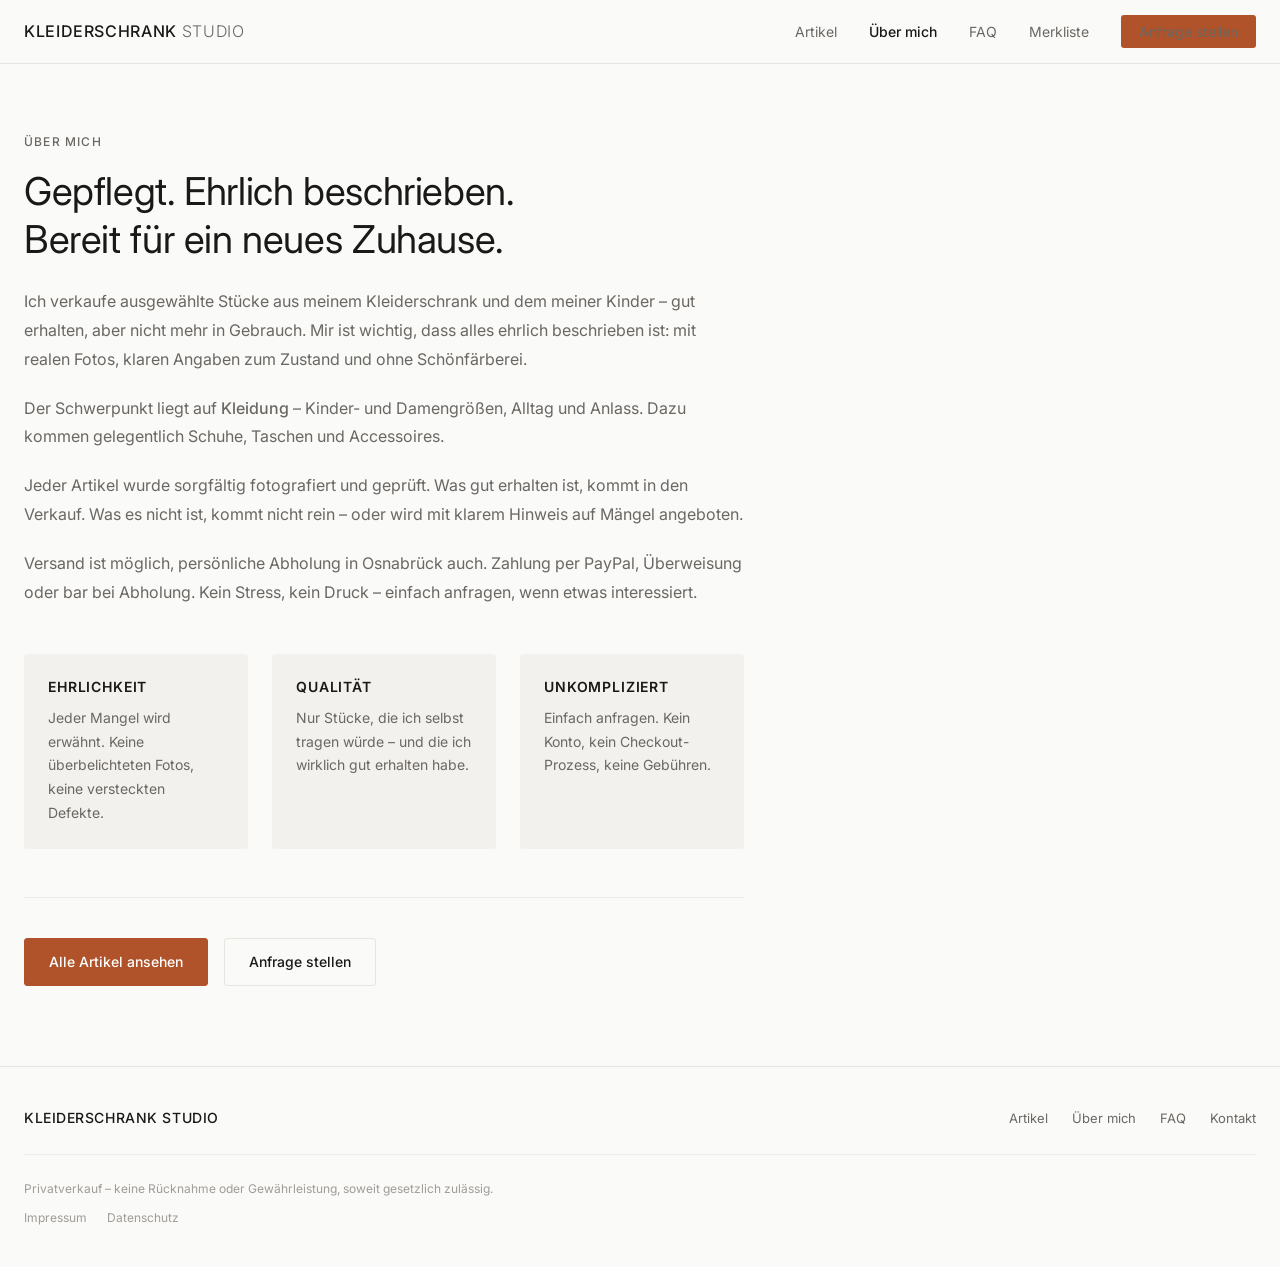
==== about.html @ 2dc00ffc "Initial commit: Second-Hand-Shop Webprojekt Co-Authored-By: Claude Sonnet 4.6 <noreply@anthropic.com" ====
<!DOCTYPE html>
<html lang="de">
<head>
  <meta charset="UTF-8">
  <meta name="viewport" content="width=device-width, initial-scale=1.0">
  <meta name="description" content="Über mich – ausgewählte Second-Hand-Stücke aus privatem Haushalt.">
  <title>Über mich – Kleiderschrank Studio</title>
  <link rel="preconnect" href="https://fonts.googleapis.com">
  <link rel="preconnect" href="https://fonts.gstatic.com" crossorigin>
  <link href="https://fonts.googleapis.com/css2?family=Inter:wght@300;400;500;600&display=swap" rel="stylesheet">
  <link rel="stylesheet" href="css/style.css?v=2">
</head>
<body>

  <nav class="nav" role="navigation" aria-label="Hauptnavigation">
    <div class="container nav-inner">
      <a href="index.html" class="nav-logo">Kleiderschrank<span>&nbsp;Studio</span></a>
      <ul class="nav-links" role="list">
        <li><a href="catalog.html">Artikel</a></li>
        <li><a href="about.html" class="active">Über mich</a></li>
        <li><a href="faq.html">FAQ</a></li>
        <li><a href="merkliste.html" class="nav-merkliste">Merkliste<span class="merkliste-badge" style="display:none"></span></a></li>

        <li><a href="contact.html" class="nav-cta">Anfrage stellen</a></li>
      </ul>
      <button class="nav-mobile-toggle" aria-label="Menü öffnen" aria-expanded="false">
        <span></span><span></span><span></span>
      </button>
    </div>
  </nav>
  <div class="nav-mobile-menu" role="dialog" aria-label="Mobilmenü">
    <a href="catalog.html">Artikel</a>
    <a href="about.html">Über mich</a>
    <a href="faq.html">FAQ</a>
    <a href="merkliste.html">Merkliste</a>

    <a href="contact.html">Anfrage stellen</a>
  </div>

  <main>
    <div class="container">
      <div class="about-page">

        <span class="hero-eyebrow" style="display:inline-block;margin-bottom:16px;">Über mich</span>
        <h1>Gepflegt. Ehrlich beschrieben.<br>Bereit für ein neues Zuhause.</h1>

        <p>
          Ich verkaufe ausgewählte Stücke aus meinem Kleiderschrank und dem meiner Kinder –
          gut erhalten, aber nicht mehr in Gebrauch. Mir ist wichtig, dass alles ehrlich
          beschrieben ist: mit realen Fotos, klaren Angaben zum Zustand
          und ohne Schönfärberei.
        </p>

        <p>
          Der Schwerpunkt liegt auf <strong style="font-weight:500">Kleidung</strong> –
          Kinder- und Damengrößen, Alltag und Anlass.
          Dazu kommen gelegentlich Schuhe, Taschen und Accessoires.
        </p>

        <p>
          Jeder Artikel wurde sorgfältig fotografiert und geprüft. Was gut erhalten ist,
          kommt in den Verkauf. Was es nicht ist, kommt nicht rein –
          oder wird mit klarem Hinweis auf Mängel angeboten.
        </p>

        <p>
          Versand ist möglich, persönliche Abholung in Osnabrück auch.
          Zahlung per PayPal, Überweisung oder bar bei Abholung.
          Kein Stress, kein Druck – einfach anfragen, wenn etwas interessiert.
        </p>

        <div class="about-values">
          <div class="about-value">
            <h3>Ehrlichkeit</h3>
            <p>Jeder Mangel wird erwähnt. Keine überbelichteten Fotos, keine versteckten Defekte.</p>
          </div>
          <div class="about-value">
            <h3>Qualität</h3>
            <p>Nur Stücke, die ich selbst tragen würde – und die ich wirklich gut erhalten habe.</p>
          </div>
          <div class="about-value">
            <h3>Unkompliziert</h3>
            <p>Einfach anfragen. Kein Konto, kein Checkout-Prozess, keine Gebühren.</p>
          </div>
        </div>

        <div style="margin-top:48px;padding-top:40px;border-top:1px solid var(--color-border-light);">
          <a href="catalog.html" class="btn btn-primary">Alle Artikel ansehen</a>
          <a href="contact.html" class="btn btn-secondary" style="margin-left:12px;">Anfrage stellen</a>
        </div>

      </div>
    </div>
  </main>

  <footer class="footer">
    <div class="container">
      <div class="footer-inner">
        <span class="footer-brand">Kleiderschrank Studio</span>
        <nav class="footer-links" aria-label="Footernavigation">
          <a href="catalog.html">Artikel</a>
          <a href="about.html">Über mich</a>
          <a href="faq.html">FAQ</a>
          <a href="contact.html">Kontakt</a>
        </nav>
      </div>
      <p class="footer-note">
        Privatverkauf – keine Rücknahme oder Gewährleistung, soweit gesetzlich zulässig.
      </p>
      <p class="footer-legal">
        <a href="impressum.html">Impressum</a>
        <a href="datenschutz.html">Datenschutz</a>
      </p>
    </div>
  </footer>

  <script src="js/products.js"></script>
  <script src="js/app.js"></script>
</body>
</html>
---- css/style.css ----
/* ============================================================
   SECOND HAND SHOP — Stylesheet
   Design: editorial, minimalistisch, boutique
   ============================================================ */

/* --- Google Fonts Import --- */
@import url('https://fonts.googleapis.com/css2?family=Inter:wght@300;400;500;600&display=swap');

/* --- CSS Custom Properties --- */
:root {
  --font-stack: 'Inter', 'Aptos', 'Calibri', system-ui, -apple-system,
    BlinkMacSystemFont, 'Segoe UI', sans-serif;

  --color-bg:           #FAFAF8;
  --color-bg-secondary: #F3F1ED;
  --color-bg-card:      #FFFFFF;
  --color-border:       #E8E4DE;
  --color-border-light: #F0EDE8;

  --color-text:         #1A1918;
  --color-text-muted:   #6B6762;
  --color-text-light:   #A09C97;

  --color-accent:       #C4A882;
  --color-accent-light: #EDE4D8;
  --color-accent-dark:  #9C8465;

  --color-cta:          #B0522A;
  --color-cta-hover:    #9A4420;

  --color-available:    #2D5A1B;
  --color-reserved:     #7A5C14;
  --color-sold:         #9C9894;

  --radius-sm:  3px;
  --radius-md:  6px;
  --radius-lg:  10px;

  --shadow-sm:  0 1px 3px rgba(0,0,0,0.06);
  --shadow-md:  0 2px 8px rgba(0,0,0,0.08);

  --nav-height: 64px;
  --sidebar-width: 240px;
  --container-max: 1320px;

  --transition: 150ms ease;
}

/* --- Reset & Base --- */
*, *::before, *::after { box-sizing: border-box; margin: 0; padding: 0; }

html {
  font-size: 16px;
  -webkit-text-size-adjust: 100%;
  scroll-behavior: smooth;
}

body {
  font-family: var(--font-stack);
  background-color: var(--color-bg);
  color: var(--color-text);
  line-height: 1.6;
  -webkit-font-smoothing: antialiased;
  -moz-osx-font-smoothing: grayscale;
}

img { display: block; max-width: 100%; height: auto; }
a { color: inherit; text-decoration: none; }
button { font-family: inherit; cursor: pointer; border: none; background: none; }
input, select, textarea { font-family: inherit; }
ul, ol { list-style: none; }

/* --- Typography Scale --- */
h1, h2, h3, h4, h5 {
  font-weight: 500;
  line-height: 1.25;
  letter-spacing: -0.01em;
}

.text-xs   { font-size: 0.75rem; }
.text-sm   { font-size: 0.8125rem; }
.text-base { font-size: 1rem; }
.text-lg   { font-size: 1.125rem; }
.text-xl   { font-size: 1.25rem; }
.text-2xl  { font-size: 1.5rem; }
.text-3xl  { font-size: 2rem; }
.text-4xl  { font-size: 2.75rem; }

.font-light   { font-weight: 300; }
.font-regular { font-weight: 400; }
.font-medium  { font-weight: 500; }
.font-semibold{ font-weight: 600; }

.text-muted { color: var(--color-text-muted); }
.text-light { color: var(--color-text-light); }

/* --- Layout --- */
.container {
  max-width: var(--container-max);
  margin: 0 auto;
  padding: 0 24px;
}

@media (max-width: 640px) {
  .container { padding: 0 16px; }
}

.sr-only {
  position: absolute; width: 1px; height: 1px;
  padding: 0; margin: -1px; overflow: hidden;
  clip: rect(0,0,0,0); white-space: nowrap; border: 0;
}

/* ============================================================
   NAVIGATION
   ============================================================ */
.nav {
  position: sticky;
  top: 0;
  z-index: 100;
  height: var(--nav-height);
  background: var(--color-bg);
  border-bottom: 1px solid var(--color-border);
}

.nav-inner {
  display: flex;
  align-items: center;
  justify-content: space-between;
  height: 100%;
}

.nav-logo {
  font-size: 1rem;
  font-weight: 500;
  letter-spacing: 0.04em;
  text-transform: uppercase;
  color: var(--color-text);
}

.nav-logo span {
  font-weight: 300;
  color: var(--color-text-muted);
}

.nav-links {
  display: flex;
  align-items: center;
  gap: 32px;
}

.nav-links a {
  font-size: 0.875rem;
  font-weight: 400;
  color: var(--color-text-muted);
  transition: color var(--transition);
  white-space: nowrap;
}

.nav-links a:hover { color: var(--color-text); }
.nav-links a.active { color: var(--color-text); font-weight: 500; }

.nav-cta {
  font-size: 0.8125rem;
  font-weight: 500;
  padding: 8px 18px;
  background: var(--color-cta);
  color: #fff;
  border-radius: var(--radius-sm);
  transition: background var(--transition);
  white-space: nowrap;
}

.nav-cta:hover { background: var(--color-cta-hover); color: #fff; }

/* Mobile Nav */
.nav-mobile-toggle {
  display: none;
  flex-direction: column;
  gap: 5px;
  padding: 8px;
  cursor: pointer;
}

.nav-mobile-toggle span {
  display: block;
  width: 22px;
  height: 1.5px;
  background: var(--color-text);
  transition: var(--transition);
}

.nav-mobile-menu {
  display: none;
  position: fixed;
  inset: var(--nav-height) 0 0 0;
  background: var(--color-bg);
  z-index: 99;
  padding: 32px 24px;
  border-top: 1px solid var(--color-border);
}

.nav-mobile-menu.open { display: block; }

.nav-mobile-menu a {
  display: block;
  padding: 14px 0;
  font-size: 1.1rem;
  font-weight: 400;
  color: var(--color-text);
  border-bottom: 1px solid var(--color-border-light);
}

@media (max-width: 768px) {
  .nav-links { display: none; }
  .nav-mobile-toggle { display: flex; }
}

/* ============================================================
   HERO / STARTSEITE
   ============================================================ */
.hero {
  padding: 80px 0 72px;
  border-bottom: 1px solid var(--color-border);
}

.hero-inner {
  display: grid;
  grid-template-columns: 1fr 1fr;
  gap: 64px;
  align-items: center;
}

.hero-text {}

.hero-eyebrow {
  display: inline-block;
  font-size: 0.75rem;
  font-weight: 500;
  letter-spacing: 0.1em;
  text-transform: uppercase;
  color: var(--color-text-muted);
  margin-bottom: 20px;
}

.hero-title {
  font-size: clamp(2rem, 4vw, 3rem);
  font-weight: 300;
  line-height: 1.2;
  letter-spacing: -0.02em;
  margin-bottom: 24px;
  color: var(--color-text);
}

.hero-title em {
  font-style: normal;
  font-weight: 500;
}

.hero-description {
  font-size: 1rem;
  font-weight: 300;
  color: var(--color-text-muted);
  line-height: 1.75;
  max-width: 440px;
  margin-bottom: 36px;
}

.hero-actions {
  display: flex;
  align-items: center;
  gap: 20px;
  flex-wrap: wrap;
}

.hero-trust {
  display: flex;
  flex-direction: column;
  gap: 8px;
  margin-top: 40px;
  padding-top: 32px;
  border-top: 1px solid var(--color-border-light);
}

.trust-item {
  display: flex;
  align-items: center;
  gap: 10px;
  font-size: 0.8125rem;
  color: var(--color-text-muted);
}

.trust-dot {
  width: 4px;
  height: 4px;
  border-radius: 50%;
  background: var(--color-accent);
  flex-shrink: 0;
}

.hero-image {
  position: relative;
  aspect-ratio: 3/4;
  background: var(--color-bg-secondary);
  border-radius: var(--radius-md);
  overflow: hidden;
}

.hero-image img {
  width: 100%;
  height: 100%;
  object-fit: cover;
}

/* Dezenter Filter: leicht entsättigt, minimalste Wärme — Hintergrundton passt bereits zur Palette */
.hero-photo {
  filter: saturate(0.88) sepia(0.06) brightness(1.02);
  transition: filter 400ms ease;
}

.hero-photo:hover {
  filter: saturate(0.95) sepia(0.03) brightness(1.03);
}

.hero-image-placeholder {
  width: 100%;
  height: 100%;
  min-height: 200px;
  display: flex;
  align-items: center;
  justify-content: center;
  background: linear-gradient(145deg, #f0ece6 0%, #e8e2d8 100%);
  color: var(--color-text-light);
  font-size: 0.8125rem;
  letter-spacing: 0.05em;
  text-transform: uppercase;
}

@media (max-width: 900px) {
  .hero-inner {
    grid-template-columns: 1fr;
    gap: 40px;
  }
  .hero-image {
    aspect-ratio: 16/9;
    max-height: 320px;
  }
  .hero { padding: 48px 0 56px; }
}

/* ============================================================
   BUTTONS
   ============================================================ */
.btn {
  display: inline-flex;
  align-items: center;
  gap: 8px;
  padding: 12px 24px;
  font-size: 0.875rem;
  font-weight: 500;
  border-radius: var(--radius-sm);
  transition: all var(--transition);
  cursor: pointer;
  white-space: nowrap;
  border: 1px solid transparent;
}

.btn-primary {
  background: var(--color-cta);
  color: #fff;
  border-color: var(--color-cta);
}
.btn-primary:hover { background: var(--color-cta-hover); border-color: var(--color-cta-hover); }

.btn-secondary {
  background: transparent;
  color: var(--color-text);
  border-color: var(--color-border);
}
.btn-secondary:hover {
  background: var(--color-bg-secondary);
  border-color: var(--color-text-muted);
}

.btn-ghost {
  background: transparent;
  color: var(--color-text-muted);
  border-color: transparent;
  padding: 12px 0;
}
.btn-ghost:hover { color: var(--color-text); }

.btn-sm { padding: 8px 16px; font-size: 0.8125rem; }
.btn-lg { padding: 15px 32px; font-size: 0.9375rem; }

.btn-full { width: 100%; justify-content: center; }

/* ============================================================
   FEATURED / HOMEPAGE GRID
   ============================================================ */
.section {
  padding: 64px 0;
}

.section-header {
  display: flex;
  align-items: baseline;
  justify-content: space-between;
  margin-bottom: 40px;
  gap: 16px;
}

.section-title {
  font-size: 1.25rem;
  font-weight: 500;
}

.section-link {
  font-size: 0.8125rem;
  color: var(--color-text-muted);
  border-bottom: 1px solid var(--color-border);
  transition: color var(--transition);
}
.section-link:hover { color: var(--color-text); }

/* ============================================================
   PRODUCT GRID
   ============================================================ */
.product-grid {
  display: grid;
  grid-template-columns: repeat(auto-fill, minmax(240px, 1fr));
  gap: 32px 24px;
}

.product-grid-4 {
  grid-template-columns: repeat(4, 1fr);
}

@media (max-width: 1200px) {
  .product-grid-4 { grid-template-columns: repeat(3, 1fr); }
}
@media (max-width: 900px) {
  .product-grid-4 { grid-template-columns: repeat(2, 1fr); }
}
@media (max-width: 480px) {
  .product-grid,
  .product-grid-4 { grid-template-columns: repeat(2, 1fr); gap: 20px 12px; }
}

/* ============================================================
   PRODUCT CARD
   ============================================================ */
.product-card {
  position: relative;
  cursor: pointer;
}

.product-card:focus-within .product-card-image img {
  transform: scale(1.02);
}

.product-card-image {
  position: relative;
  aspect-ratio: 3/4;
  background: var(--color-bg-secondary);
  border-radius: var(--radius-sm);
  overflow: hidden;
  margin-bottom: 12px;
}

.product-card-image img {
  width: 100%;
  height: 100%;
  object-fit: cover;
  transition: transform 400ms ease;
}

.product-card:hover .product-card-image img {
  transform: scale(1.02);
}

.product-card-image-placeholder {
  width: 100%;
  height: 100%;
  display: flex;
  align-items: center;
  justify-content: center;
  background: var(--color-bg-secondary);
  color: var(--color-text-light);
  font-size: 0.75rem;
  letter-spacing: 0.08em;
  text-transform: uppercase;
}

.product-card-status {
  position: absolute;
  top: 10px;
  left: 10px;
  font-size: 0.6875rem;
  font-weight: 500;
  letter-spacing: 0.06em;
  text-transform: uppercase;
  padding: 4px 9px;
  border-radius: 2px;
}

.status-verfügbar {
  background: rgba(255,255,255,0.92);
  color: var(--color-available);
}

.status-reserviert {
  background: rgba(255,255,255,0.92);
  color: var(--color-reserved);
}

.status-verkauft {
  background: rgba(255,255,255,0.88);
  color: var(--color-sold);
}

/* ---- Wishlist / Merkliste Button (auf Produktkarten) ---- */
.wishlist-btn {
  position: absolute;
  top: 10px;
  right: 10px;
  width: 28px;
  height: 28px;
  background: transparent;
  border: none;
  cursor: pointer;
  display: flex;
  align-items: center;
  justify-content: center;
  z-index: 3;
  padding: 0;
  filter: drop-shadow(0 1px 3px rgba(0,0,0,0.35));
  transition: transform var(--transition), filter var(--transition);
}

.wishlist-btn svg {
  width: 18px;
  height: 18px;
  stroke: rgba(255,255,255,0.95);
  fill: none;
  transition: stroke var(--transition), fill var(--transition);
  display: block;
}

.wishlist-btn:hover {
  transform: scale(1.18);
}

.wishlist-btn:hover svg {
  stroke: var(--color-cta);
  fill: rgba(176,82,42,0.15);
}

.wishlist-btn.active svg {
  stroke: var(--color-cta);
  fill: var(--color-cta);
  filter: drop-shadow(0 0 2px rgba(176,82,42,0.4));
}

/* ---- Mängel-Badge auf Produktkarten ---- */
.product-card-maengel {
  position: absolute;
  bottom: 10px;
  left: 10px;
  background: rgba(26,25,24,0.72);
  color: rgba(255,255,255,0.9);
  font-size: 0.625rem;
  font-weight: 500;
  letter-spacing: 0.06em;
  padding: 3px 7px;
  border-radius: 2px;
  z-index: 2;
  backdrop-filter: blur(4px);
  pointer-events: none;
}

/* ---- Mängel-Thumbnail-Badge ---- */
.gallery-thumb-maengel {
  position: absolute;
  bottom: 0;
  left: 0;
  right: 0;
  background: rgba(176,82,42,0.82);
  color: #fff;
  font-size: 0.5625rem;
  font-weight: 500;
  letter-spacing: 0.06em;
  text-align: center;
  padding: 2px 0;
  pointer-events: none;
}

/* ---- Galerie Zoom-Hinweis ---- */
.gallery-main {
  cursor: zoom-in;
  position: relative;
}

.gallery-zoom-hint {
  position: absolute;
  bottom: 10px;
  right: 10px;
  background: rgba(255,255,255,0.82);
  color: var(--color-text-muted);
  font-size: 0.625rem;
  letter-spacing: 0.05em;
  padding: 3px 8px;
  border-radius: 2px;
  pointer-events: none;
  opacity: 0;
  transition: opacity 200ms ease;
  backdrop-filter: blur(4px);
}

.gallery-main:hover .gallery-zoom-hint {
  opacity: 1;
}

/* ---- Lightbox ---- */
.lightbox {
  position: fixed;
  inset: 0;
  background: rgba(15,14,14,0.94);
  z-index: 9000;
  display: flex;
  align-items: center;
  justify-content: center;
  opacity: 0;
  pointer-events: none;
  transition: opacity 220ms ease;
}

.lightbox.open {
  opacity: 1;
  pointer-events: auto;
}

.lightbox-img {
  max-width: min(90vw, 900px);
  max-height: 88vh;
  object-fit: contain;
  border-radius: 2px;
  user-select: none;
  display: block;
}

.lightbox-close {
  position: absolute;
  top: 16px;
  right: 20px;
  width: 44px;
  height: 44px;
  background: transparent;
  border: none;
  cursor: pointer;
  color: rgba(255,255,255,0.6);
  font-size: 1.375rem;
  display: flex;
  align-items: center;
  justify-content: center;
  transition: color 150ms;
  line-height: 1;
}

.lightbox-close:hover { color: #fff; }

.lightbox-nav {
  position: absolute;
  top: 50%;
  transform: translateY(-50%);
  width: 48px;
  height: 64px;
  background: rgba(255,255,255,0.08);
  border: none;
  cursor: pointer;
  color: rgba(255,255,255,0.8);
  font-size: 1.5rem;
  display: flex;
  align-items: center;
  justify-content: center;
  border-radius: 3px;
  transition: background 150ms, color 150ms;
}

.lightbox-nav:hover { background: rgba(255,255,255,0.15); color: #fff; }
.lightbox-nav:disabled { opacity: 0.15; cursor: default; pointer-events: none; }
.lightbox-prev { left: 12px; }
.lightbox-next { right: 12px; }

.lightbox-counter {
  position: absolute;
  bottom: 16px;
  left: 50%;
  transform: translateX(-50%);
  color: rgba(255,255,255,0.45);
  font-size: 0.8125rem;
  letter-spacing: 0.1em;
}

.lightbox-maengel-label {
  position: absolute;
  bottom: 46px;
  left: 50%;
  transform: translateX(-50%);
  background: rgba(176,82,42,0.88);
  color: #fff;
  font-size: 0.75rem;
  font-weight: 500;
  padding: 4px 12px;
  border-radius: 2px;
  letter-spacing: 0.04em;
  white-space: nowrap;
}

/* ---- Merkliste Badge in der Navigation ---- */
.merkliste-badge {
  display: inline-flex;
  align-items: center;
  justify-content: center;
  min-width: 17px;
  height: 17px;
  padding: 0 4px;
  background: var(--color-cta);
  color: #fff;
  font-size: 0.625rem;
  font-weight: 600;
  border-radius: 9px;
  margin-left: 3px;
  vertical-align: middle;
  line-height: 1;
}

.nav-merkliste {
  display: inline-flex;
  align-items: center;
}

/* ---- Merkliste Seite ---- */
.merkliste-page {
  padding: 64px 0 80px;
}

.merkliste-page-header {
  margin-bottom: 40px;
}

.merkliste-page-header h1 {
  font-size: clamp(1.75rem, 4vw, 2.25rem);
  font-weight: 300;
  letter-spacing: -0.02em;
  margin-bottom: 8px;
}

.merkliste-empty {
  padding: 64px 0;
  text-align: center;
  color: var(--color-text-muted);
}

.merkliste-empty p {
  font-size: 0.9375rem;
  margin-bottom: 24px;
}

/* ---- Wishlist Button auf der Produktdetailseite ---- */
.wishlist-btn-full {
  display: inline-flex;
  align-items: center;
  gap: 8px;
}

.wishlist-btn-full svg {
  width: 16px;
  height: 16px;
  flex-shrink: 0;
  transition: fill var(--transition), color var(--transition);
}

.wishlist-btn-full.active svg {
  fill: var(--color-cta);
  color: var(--color-cta);
}

/* Sold overlay */
.product-card.is-sold .product-card-image::after {
  content: '';
  position: absolute;
  inset: 0;
  background: rgba(250,250,248,0.4);
}

.product-card-body {
  padding: 0;
}

.product-card-title {
  font-size: 0.9375rem;
  font-weight: 400;
  color: var(--color-text);
  margin-bottom: 4px;
  line-height: 1.3;
}

.product-card-meta {
  font-size: 0.8125rem;
  color: var(--color-text-muted);
  margin-bottom: 8px;
}

.product-card-meta span::after {
  content: ' · ';
}
.product-card-meta span:last-child::after {
  content: '';
}

.product-card-price {
  font-size: 1rem;
  font-weight: 500;
  color: var(--color-text);
}

.product-card-price .original-price {
  font-size: 0.8125rem;
  font-weight: 400;
  color: var(--color-text-light);
  text-decoration: line-through;
  margin-left: 6px;
}

/* ============================================================
   CATALOG PAGE LAYOUT
   ============================================================ */
.catalog-layout {
  display: grid;
  grid-template-columns: var(--sidebar-width) 1fr;
  gap: 40px;
  align-items: start;
  padding: 40px 0 80px;
}

@media (max-width: 1024px) {
  .catalog-layout {
    grid-template-columns: 1fr;
    padding: 24px 0 64px;
  }
}

/* ============================================================
   FILTER SIDEBAR
   ============================================================ */
.filter-sidebar {
  position: sticky;
  top: calc(var(--nav-height) + 20px);
}

.filter-header {
  display: flex;
  align-items: center;
  justify-content: space-between;
  margin-bottom: 24px;
}

.filter-header h2 {
  font-size: 0.8125rem;
  font-weight: 600;
  letter-spacing: 0.08em;
  text-transform: uppercase;
  color: var(--color-text-muted);
}

.filter-reset {
  font-size: 0.75rem;
  color: var(--color-text-light);
  cursor: pointer;
  text-decoration: underline;
  text-underline-offset: 2px;
}
.filter-reset:hover { color: var(--color-text-muted); }

.filter-group {
  border-top: 1px solid var(--color-border-light);
  padding: 16px 0;
}

.filter-group-header {
  display: flex;
  align-items: center;
  justify-content: space-between;
  cursor: pointer;
  user-select: none;
  padding-bottom: 12px;
}

.filter-group-header h3 {
  font-size: 0.875rem;
  font-weight: 500;
  color: var(--color-text);
}

.filter-toggle-icon {
  width: 16px;
  height: 16px;
  position: relative;
  flex-shrink: 0;
}

.filter-toggle-icon::before,
.filter-toggle-icon::after {
  content: '';
  position: absolute;
  background: var(--color-text-muted);
  transition: var(--transition);
}

.filter-toggle-icon::before {
  width: 10px; height: 1.5px;
  top: 50%; left: 50%;
  transform: translate(-50%, -50%);
}

.filter-toggle-icon::after {
  width: 1.5px; height: 10px;
  top: 50%; left: 50%;
  transform: translate(-50%, -50%);
}

.filter-group.collapsed .filter-toggle-icon::after {
  opacity: 0;
}

.filter-group-content {
  display: flex;
  flex-direction: column;
  gap: 8px;
}

.filter-group.collapsed .filter-group-content {
  display: none;
}

.filter-option {
  display: flex;
  align-items: center;
  gap: 10px;
  cursor: pointer;
  font-size: 0.8125rem;
  color: var(--color-text-muted);
  padding: 2px 0;
  transition: color var(--transition);
}

.filter-option:hover { color: var(--color-text); }

.filter-option input[type="checkbox"] {
  width: 14px;
  height: 14px;
  border: 1.5px solid var(--color-border);
  border-radius: 2px;
  appearance: none;
  cursor: pointer;
  position: relative;
  flex-shrink: 0;
  transition: var(--transition);
}

.filter-option input[type="checkbox"]:checked {
  background: var(--color-text);
  border-color: var(--color-text);
}

.filter-option input[type="checkbox"]:checked::after {
  content: '';
  position: absolute;
  left: 3px; top: 1px;
  width: 5px; height: 8px;
  border: 1.5px solid #fff;
  border-top: none; border-left: none;
  transform: rotate(45deg);
}

.filter-option.active { color: var(--color-text); }

.filter-count {
  margin-left: auto;
  font-size: 0.75rem;
  color: var(--color-text-light);
}

/* Price Range */
.price-range-inputs {
  display: grid;
  grid-template-columns: 1fr 1fr;
  gap: 8px;
  margin-top: 4px;
}

.price-input-wrap {
  position: relative;
}

.price-input-wrap span {
  position: absolute;
  left: 10px;
  top: 50%;
  transform: translateY(-50%);
  font-size: 0.8125rem;
  color: var(--color-text-muted);
}

.price-input-wrap input {
  width: 100%;
  padding: 8px 8px 8px 22px;
  font-size: 0.8125rem;
  border: 1px solid var(--color-border);
  border-radius: var(--radius-sm);
  background: var(--color-bg);
  color: var(--color-text);
  transition: border-color var(--transition);
}

.price-input-wrap input:focus {
  outline: none;
  border-color: var(--color-text-muted);
}

/* Mobile Filter */
.filter-mobile-bar {
  display: none;
  position: sticky;
  top: var(--nav-height);
  z-index: 50;
  background: var(--color-bg);
  border-bottom: 1px solid var(--color-border);
  padding: 12px 0;
}

.filter-mobile-inner {
  display: flex;
  align-items: center;
  gap: 12px;
  overflow-x: auto;
  scrollbar-width: none;
}

.filter-mobile-inner::-webkit-scrollbar { display: none; }

.filter-mobile-btn {
  display: flex;
  align-items: center;
  gap: 6px;
  padding: 7px 14px;
  font-size: 0.8125rem;
  font-weight: 500;
  border: 1px solid var(--color-border);
  border-radius: 20px;
  white-space: nowrap;
  background: var(--color-bg);
  color: var(--color-text);
  transition: all var(--transition);
  flex-shrink: 0;
}

.filter-mobile-btn.active {
  background: var(--color-text);
  color: #fff;
  border-color: var(--color-text);
}

.filter-mobile-btn svg {
  width: 14px; height: 14px;
}

.filter-drawer {
  display: none;
  position: fixed;
  inset: 0;
  z-index: 200;
}

.filter-drawer.open { display: block; }

.filter-drawer-overlay {
  position: absolute;
  inset: 0;
  background: rgba(0,0,0,0.3);
}

.filter-drawer-panel {
  position: absolute;
  bottom: 0;
  left: 0;
  right: 0;
  background: var(--color-bg);
  border-radius: 16px 16px 0 0;
  max-height: 85vh;
  overflow-y: auto;
  padding: 24px 20px 40px;
}

.filter-drawer-handle {
  width: 36px; height: 4px;
  background: var(--color-border);
  border-radius: 2px;
  margin: 0 auto 24px;
}

.filter-drawer-header {
  display: flex;
  align-items: center;
  justify-content: space-between;
  margin-bottom: 24px;
}

.filter-drawer-title {
  font-size: 1rem;
  font-weight: 500;
}

.filter-drawer-close {
  width: 32px; height: 32px;
  display: flex;
  align-items: center;
  justify-content: center;
  font-size: 1.25rem;
  color: var(--color-text-muted);
  cursor: pointer;
}

@media (max-width: 1024px) {
  .filter-sidebar { display: none; }
  .filter-mobile-bar { display: block; }
}

/* ============================================================
   CATALOG MAIN
   ============================================================ */
.catalog-main {}

.catalog-toolbar {
  display: flex;
  align-items: center;
  justify-content: space-between;
  gap: 16px;
  margin-bottom: 28px;
  flex-wrap: wrap;
}

.catalog-results {
  font-size: 0.875rem;
  color: var(--color-text-muted);
}

.catalog-toolbar-right {
  display: flex;
  align-items: center;
  gap: 16px;
}

.search-wrap {
  position: relative;
}

.search-wrap svg {
  position: absolute;
  left: 12px;
  top: 50%;
  transform: translateY(-50%);
  width: 14px; height: 14px;
  color: var(--color-text-light);
  pointer-events: none;
}

.search-input {
  padding: 9px 12px 9px 36px;
  font-size: 0.875rem;
  border: 1px solid var(--color-border);
  border-radius: var(--radius-sm);
  background: var(--color-bg);
  color: var(--color-text);
  width: 220px;
  transition: border-color var(--transition), width var(--transition);
}

.search-input:focus {
  outline: none;
  border-color: var(--color-text-muted);
  width: 260px;
}

.search-input::placeholder { color: var(--color-text-light); }

.sort-select {
  padding: 9px 32px 9px 12px;
  font-size: 0.875rem;
  border: 1px solid var(--color-border);
  border-radius: var(--radius-sm);
  background: var(--color-bg);
  color: var(--color-text);
  appearance: none;
  background-image: url("data:image/svg+xml,%3Csvg xmlns='http://www.w3.org/2000/svg' width='12' height='12' viewBox='0 0 12 12'%3E%3Cpath d='M2 4l4 4 4-4' stroke='%23A09C97' stroke-width='1.5' fill='none' stroke-linecap='round' stroke-linejoin='round'/%3E%3C/svg%3E");
  background-repeat: no-repeat;
  background-position: right 10px center;
  cursor: pointer;
}

.sort-select:focus {
  outline: none;
  border-color: var(--color-text-muted);
}

@media (max-width: 640px) {
  .search-input { width: 100%; }
  .catalog-toolbar { flex-direction: column; align-items: stretch; }
  .catalog-toolbar-right { flex-direction: column; gap: 8px; }
  .search-input:focus { width: 100%; }
  .sort-select { width: 100%; }
}

/* Active filter chips */
.active-filters {
  display: flex;
  flex-wrap: wrap;
  gap: 8px;
  margin-bottom: 24px;
}

.filter-chip {
  display: inline-flex;
  align-items: center;
  gap: 6px;
  padding: 5px 10px;
  font-size: 0.75rem;
  background: var(--color-accent-light);
  color: var(--color-text-muted);
  border-radius: 20px;
  cursor: pointer;
  transition: background var(--transition);
}

.filter-chip:hover { background: var(--color-border); }

.filter-chip-remove {
  font-size: 0.875rem;
  color: var(--color-text-light);
  line-height: 1;
}

/* Empty state */
.empty-state {
  padding: 80px 0;
  text-align: center;
}

.empty-state p {
  font-size: 0.9375rem;
  color: var(--color-text-muted);
  margin-bottom: 20px;
}

/* ============================================================
   PRODUCT DETAIL PAGE
   ============================================================ */
.product-detail {
  padding: 48px 0 80px;
}

.product-detail-breadcrumb {
  font-size: 0.8125rem;
  color: var(--color-text-muted);
  margin-bottom: 32px;
  display: flex;
  align-items: center;
  gap: 8px;
}

.product-detail-breadcrumb a { color: var(--color-text-muted); }
.product-detail-breadcrumb a:hover { color: var(--color-text); }
.product-detail-breadcrumb-sep { color: var(--color-border); }

.product-detail-grid {
  display: grid;
  grid-template-columns: 1fr 1fr;
  gap: 64px;
  align-items: start;
}

@media (max-width: 900px) {
  .product-detail-grid {
    grid-template-columns: 1fr;
    gap: 40px;
  }
}

/* Gallery */
.product-gallery {
  position: sticky;
  top: calc(var(--nav-height) + 24px);
}

.gallery-main {
  aspect-ratio: 3/4;
  background: var(--color-bg-secondary);
  border-radius: var(--radius-md);
  overflow: hidden;
  margin-bottom: 12px;
  cursor: zoom-in;
  display: flex;
  align-items: center;
  justify-content: center;
}

.gallery-main img {
  width: 100%;
  height: 100%;
  object-fit: cover;
  transition: transform 500ms ease;
}

.gallery-main:hover img { transform: scale(1.03); }

.gallery-thumbs {
  display: flex;
  gap: 8px;
  overflow-x: auto;
  scrollbar-width: none;
}

.gallery-thumbs::-webkit-scrollbar { display: none; }

.gallery-thumb {
  flex-shrink: 0;
  width: 72px;
  height: 96px;
  border-radius: var(--radius-sm);
  overflow: hidden;
  cursor: pointer;
  border: 2px solid transparent;
  transition: border-color var(--transition);
  background: var(--color-bg-secondary);
}

.gallery-thumb.active { border-color: var(--color-text); }

.gallery-thumb img {
  width: 100%;
  height: 100%;
  object-fit: cover;
}

@media (max-width: 900px) {
  .product-gallery { position: static; }
}

/* Product Info */
.product-info {}

.product-info-status {
  display: inline-flex;
  align-items: center;
  gap: 6px;
  font-size: 0.75rem;
  font-weight: 500;
  text-transform: uppercase;
  letter-spacing: 0.08em;
  margin-bottom: 16px;
}

.status-dot {
  width: 6px; height: 6px;
  border-radius: 50%;
  background: currentColor;
}

.status-verfügbar { color: var(--color-available); }
.status-reserviert { color: var(--color-reserved); }
.status-verkauft   { color: var(--color-sold); }

.product-info-title {
  font-size: clamp(1.5rem, 3vw, 2rem);
  font-weight: 400;
  letter-spacing: -0.01em;
  margin-bottom: 8px;
}

.product-info-brand {
  font-size: 0.9375rem;
  color: var(--color-text-muted);
  margin-bottom: 20px;
}

.product-info-price {
  display: flex;
  align-items: baseline;
  gap: 12px;
  margin-bottom: 28px;
}

.price-current {
  font-size: 1.625rem;
  font-weight: 500;
}

.price-original {
  font-size: 1rem;
  color: var(--color-text-light);
  text-decoration: line-through;
}

.product-info-divider {
  height: 1px;
  background: var(--color-border-light);
  margin: 24px 0;
}

/* Spec table */
.spec-table {
  display: grid;
  grid-template-columns: auto 1fr;
  gap: 10px 24px;
  margin-bottom: 4px;
}

.spec-label {
  font-size: 0.8125rem;
  color: var(--color-text-muted);
  white-space: nowrap;
}

.spec-value {
  font-size: 0.8125rem;
  color: var(--color-text);
}

.product-info-description {
  font-size: 0.9375rem;
  color: var(--color-text-muted);
  line-height: 1.75;
  margin-bottom: 8px;
}

.product-info-actions {
  display: flex;
  flex-direction: column;
  gap: 10px;
  margin-top: 28px;
}

.product-info-notice {
  font-size: 0.75rem;
  color: var(--color-text-light);
  line-height: 1.6;
  padding: 14px 16px;
  background: var(--color-bg-secondary);
  border-radius: var(--radius-sm);
  margin-top: 20px;
}

/* Shipping info */
.shipping-info {
  margin-top: 24px;
  padding: 16px;
  border: 1px solid var(--color-border-light);
  border-radius: var(--radius-sm);
}

.shipping-info-item {
  display: flex;
  align-items: flex-start;
  gap: 12px;
  padding: 10px 0;
  border-bottom: 1px solid var(--color-border-light);
  font-size: 0.8125rem;
}

.shipping-info-item:last-child { border-bottom: none; }

.shipping-info-label {
  color: var(--color-text-muted);
  min-width: 80px;
  flex-shrink: 0;
}

.shipping-info-value {
  color: var(--color-text);
}

/* ============================================================
   CONTACT / FORM PAGE
   ============================================================ */
.form-page {
  padding: 64px 0 80px;
  max-width: 640px;
}

.form-page-header {
  margin-bottom: 40px;
}

.form-page-title {
  font-size: 1.75rem;
  font-weight: 400;
  margin-bottom: 10px;
}

.form-page-subtitle {
  font-size: 0.9375rem;
  color: var(--color-text-muted);
  line-height: 1.7;
}

.form-group {
  margin-bottom: 20px;
}

.form-label {
  display: block;
  font-size: 0.875rem;
  font-weight: 500;
  color: var(--color-text);
  margin-bottom: 7px;
}

.form-label span {
  color: var(--color-text-light);
  font-weight: 400;
  font-size: 0.8125rem;
}

.form-control {
  width: 100%;
  padding: 11px 14px;
  font-size: 0.9375rem;
  border: 1px solid var(--color-border);
  border-radius: var(--radius-sm);
  background: var(--color-bg);
  color: var(--color-text);
  transition: border-color var(--transition);
  line-height: 1.5;
}

.form-control:focus {
  outline: none;
  border-color: var(--color-text-muted);
}

.form-control::placeholder { color: var(--color-text-light); }

textarea.form-control {
  resize: vertical;
  min-height: 120px;
}

.form-radio-group {
  display: flex;
  gap: 20px;
  flex-wrap: wrap;
}

.form-radio {
  display: flex;
  align-items: center;
  gap: 8px;
  cursor: pointer;
  font-size: 0.875rem;
  color: var(--color-text-muted);
}

.form-radio input[type="radio"] {
  width: 16px; height: 16px;
  accent-color: var(--color-text);
  cursor: pointer;
}

.form-radio:has(input:checked) { color: var(--color-text); }

.form-privacy {
  display: flex;
  align-items: flex-start;
  gap: 10px;
  font-size: 0.8125rem;
  color: var(--color-text-muted);
  line-height: 1.55;
  margin: 24px 0;
}

.form-privacy input[type="checkbox"] {
  width: 15px; height: 15px;
  margin-top: 2px;
  accent-color: var(--color-text);
  flex-shrink: 0;
  cursor: pointer;
}

/* Artikel-Chips im Kontaktformular */
.artikel-chip {
  display: inline-flex;
  align-items: center;
  gap: 6px;
  padding: 5px 10px 5px 12px;
  font-size: 0.8125rem;
  font-weight: 500;
  background: var(--color-text);
  color: #fff;
  border-radius: 2px;
  white-space: nowrap;
}

.artikel-chip-remove {
  display: flex;
  align-items: center;
  justify-content: center;
  width: 16px;
  height: 16px;
  font-size: 0.875rem;
  line-height: 1;
  color: rgba(255,255,255,0.65);
  cursor: pointer;
  border-radius: 1px;
  transition: color var(--transition);
  background: none;
  border: none;
  padding: 0;
  font-family: inherit;
}

.artikel-chip-remove:hover { color: #fff; }

/* Success state */
.form-success {
  display: none;
  padding: 32px;
  text-align: center;
  background: var(--color-bg-secondary);
  border-radius: var(--radius-md);
  border: 1px solid var(--color-border-light);
}

.form-success.visible { display: block; }
.form-success-title { font-size: 1.125rem; font-weight: 500; margin-bottom: 10px; }
.form-success-text { font-size: 0.9375rem; color: var(--color-text-muted); line-height: 1.7; }

/* ============================================================
   ABOUT PAGE
   ============================================================ */
.about-page {
  padding: 64px 0 80px;
  max-width: 720px;
}

.about-page h1 {
  font-size: clamp(1.75rem, 3vw, 2.5rem);
  font-weight: 400;
  margin-bottom: 24px;
  letter-spacing: -0.01em;
}

.about-page p {
  font-size: 1rem;
  color: var(--color-text-muted);
  line-height: 1.8;
  margin-bottom: 20px;
}

.about-values {
  display: grid;
  grid-template-columns: repeat(3, 1fr);
  gap: 24px;
  margin-top: 48px;
}

@media (max-width: 640px) {
  .about-values { grid-template-columns: 1fr; }
}

.about-value {
  padding: 24px;
  background: var(--color-bg-secondary);
  border-radius: var(--radius-sm);
}

.about-value h3 {
  font-size: 0.875rem;
  font-weight: 600;
  text-transform: uppercase;
  letter-spacing: 0.06em;
  margin-bottom: 10px;
  color: var(--color-text);
}

.about-value p {
  font-size: 0.875rem;
  color: var(--color-text-muted);
  line-height: 1.7;
  margin: 0;
}

/* ============================================================
   FAQ PAGE
   ============================================================ */
.faq-page {
  padding: 64px 0 80px;
  max-width: 760px;
}

.faq-page h1 {
  font-size: clamp(1.75rem, 3vw, 2.25rem);
  font-weight: 400;
  margin-bottom: 8px;
}

.faq-page .lead {
  font-size: 1rem;
  color: var(--color-text-muted);
  margin-bottom: 48px;
  line-height: 1.7;
}

.faq-section {
  margin-bottom: 48px;
}

.faq-section-title {
  font-size: 0.75rem;
  font-weight: 600;
  letter-spacing: 0.1em;
  text-transform: uppercase;
  color: var(--color-text-muted);
  margin-bottom: 16px;
  padding-bottom: 12px;
  border-bottom: 1px solid var(--color-border);
}

.faq-item {
  border-bottom: 1px solid var(--color-border-light);
}

.faq-question {
  width: 100%;
  text-align: left;
  padding: 18px 0;
  font-size: 0.9375rem;
  font-weight: 500;
  color: var(--color-text);
  display: flex;
  justify-content: space-between;
  align-items: center;
  gap: 16px;
  cursor: pointer;
  background: none;
  border: none;
}

.faq-question:hover { color: var(--color-text-muted); }

.faq-icon {
  flex-shrink: 0;
  font-size: 1.25rem;
  font-weight: 300;
  color: var(--color-text-light);
  transition: transform var(--transition);
  line-height: 1;
}

.faq-item.open .faq-icon { transform: rotate(45deg); }

.faq-answer {
  display: none;
  padding: 0 0 20px;
  font-size: 0.9375rem;
  color: var(--color-text-muted);
  line-height: 1.75;
}

.faq-item.open .faq-answer { display: block; }

/* ============================================================
   FOOTER
   ============================================================ */
.footer {
  border-top: 1px solid var(--color-border);
  padding: 40px 0;
}

.footer-inner {
  display: flex;
  align-items: center;
  justify-content: space-between;
  gap: 20px;
  flex-wrap: wrap;
}

.footer-brand {
  font-size: 0.875rem;
  font-weight: 500;
  letter-spacing: 0.04em;
  text-transform: uppercase;
}

.footer-links {
  display: flex;
  gap: 24px;
}

.footer-links a {
  font-size: 0.8125rem;
  color: var(--color-text-muted);
  transition: color var(--transition);
}

.footer-links a:hover { color: var(--color-text); }

.footer-note {
  font-size: 0.75rem;
  color: var(--color-text-light);
  line-height: 1.6;
  margin-top: 24px;
  padding-top: 24px;
  border-top: 1px solid var(--color-border-light);
}

.footer-legal {
  display: flex;
  gap: 20px;
  margin-top: 10px;
}

.footer-legal a {
  font-size: 0.75rem;
  color: var(--color-text-light);
  transition: color var(--transition);
}

.footer-legal a:hover { color: var(--color-text-muted); }

@media (max-width: 640px) {
  .footer-inner { flex-direction: column; align-items: flex-start; }
}

/* ============================================================
   LEGAL PAGES (Impressum, Datenschutz)
   ============================================================ */
.legal-page {
  max-width: 720px;
  padding: 64px 0 80px;
}

.legal-page h1 {
  font-size: clamp(1.75rem, 4vw, 2.25rem);
  font-weight: 300;
  letter-spacing: -0.02em;
  margin-bottom: 28px;
}

.legal-section {
  margin-top: 40px;
  padding-top: 32px;
  border-top: 1px solid var(--color-border-light);
}

.legal-section h2 {
  font-size: 0.9375rem;
  font-weight: 500;
  letter-spacing: 0.01em;
  margin-bottom: 12px;
  color: var(--color-text);
}

.legal-section p {
  font-size: 0.9375rem;
  line-height: 1.75;
  color: var(--color-text-muted);
}

.legal-section a {
  color: var(--color-text);
  text-decoration: underline;
  text-underline-offset: 2px;
}

.legal-section ul li {
  font-size: 0.9375rem;
  color: var(--color-text-muted);
}

/* ============================================================
   UTILITY / MISC
   ============================================================ */
.badge {
  display: inline-block;
  padding: 3px 8px;
  font-size: 0.6875rem;
  font-weight: 500;
  border-radius: 2px;
  letter-spacing: 0.04em;
  text-transform: uppercase;
}

.badge-sale {
  background: var(--color-accent-light);
  color: var(--color-accent-dark);
}

.divider {
  height: 1px;
  background: var(--color-border);
  margin: 48px 0;
}

.intro-strip {
  background: var(--color-bg-secondary);
  border-top: 1px solid var(--color-border-light);
  border-bottom: 1px solid var(--color-border-light);
  padding: 20px 0;
}

.intro-strip-inner {
  display: flex;
  gap: 40px;
  justify-content: center;
  flex-wrap: wrap;
}

.intro-item {
  display: flex;
  align-items: center;
  gap: 8px;
  font-size: 0.8125rem;
  color: var(--color-text-muted);
}

/* Notification */
.notification {
  position: fixed;
  bottom: 24px;
  right: 24px;
  background: var(--color-text);
  color: #fff;
  padding: 14px 20px;
  border-radius: var(--radius-sm);
  font-size: 0.875rem;
  z-index: 999;
  transform: translateY(120%);
  transition: transform 300ms ease;
  max-width: 320px;
}

.notification.visible { transform: translateY(0); }

/* Focus visible for keyboard nav */
:focus-visible {
  outline: 2px solid var(--color-text);
  outline-offset: 2px;
}
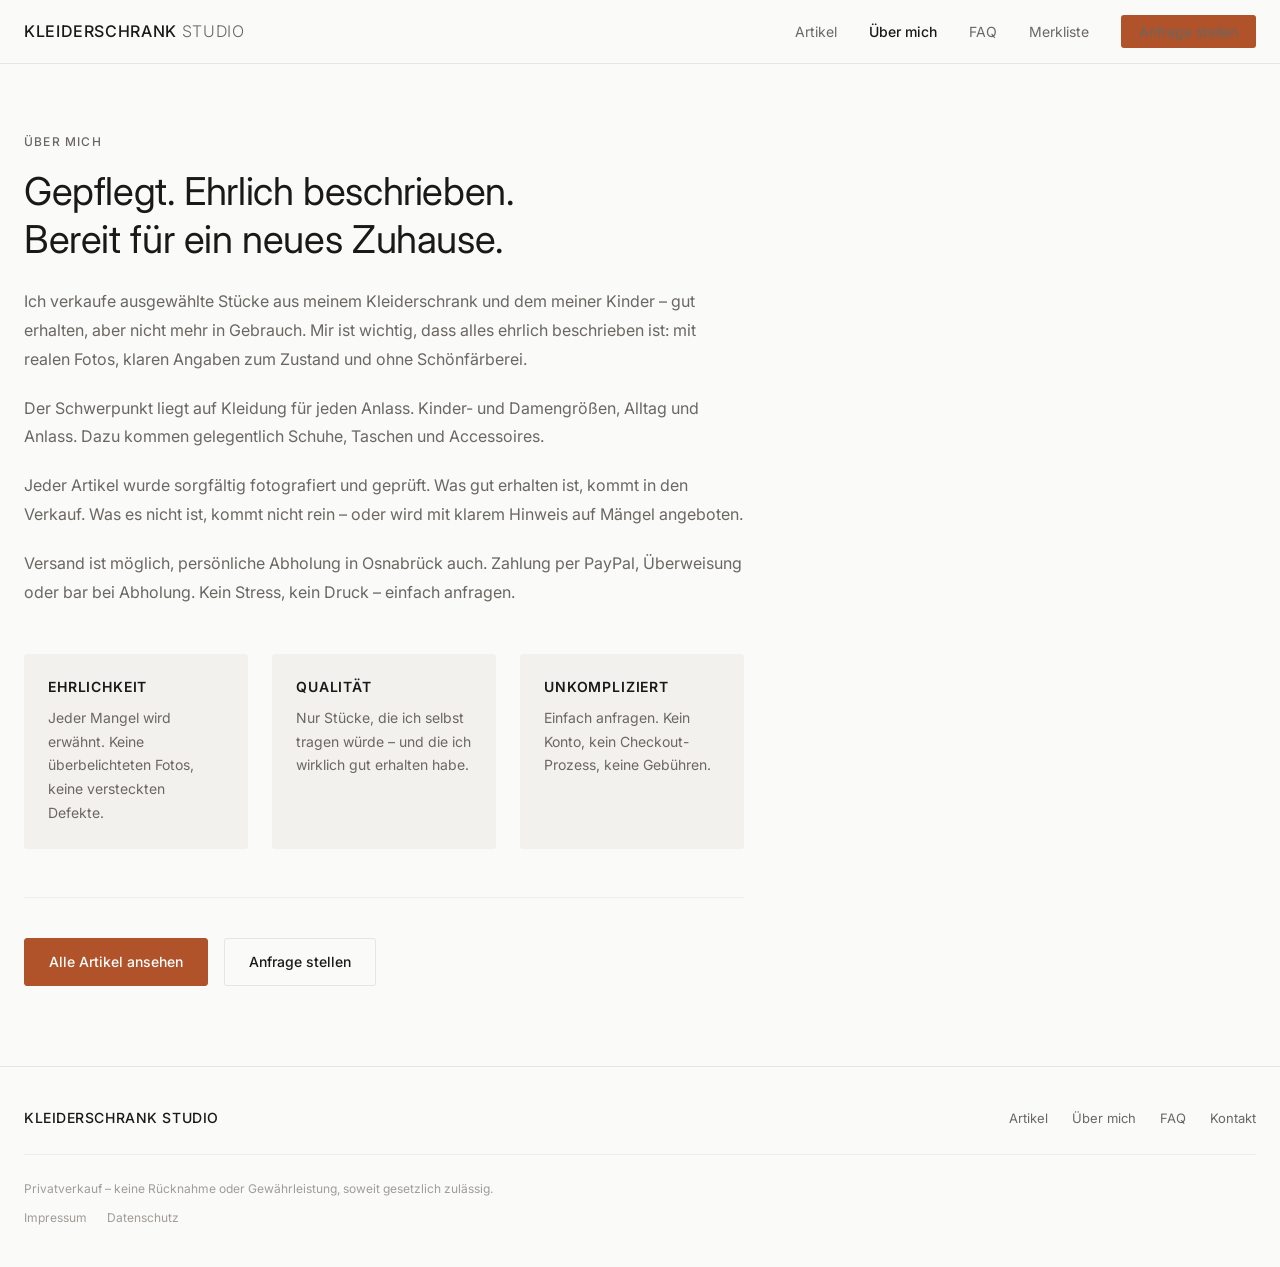
==== commit f596280d: "Über-mich-Seite: Absatz 2 und 4 angepasst Co-Authored-By: Claude Sonnet 4.6 <noreply@anthropic.com>" ====
--- a/about.html
+++ b/about.html
@@ -52,7 +52,7 @@
         </p>
 
         <p>
-          Der Schwerpunkt liegt auf <strong style="font-weight:500">Kleidung</strong> –
+          Der Schwerpunkt liegt auf Kleidung für jeden Anlass.
           Kinder- und Damengrößen, Alltag und Anlass.
           Dazu kommen gelegentlich Schuhe, Taschen und Accessoires.
         </p>
@@ -66,7 +66,7 @@
         <p>
           Versand ist möglich, persönliche Abholung in Osnabrück auch.
           Zahlung per PayPal, Überweisung oder bar bei Abholung.
-          Kein Stress, kein Druck – einfach anfragen, wenn etwas interessiert.
+          Kein Stress, kein Druck – einfach anfragen.
         </p>
 
         <div class="about-values">
